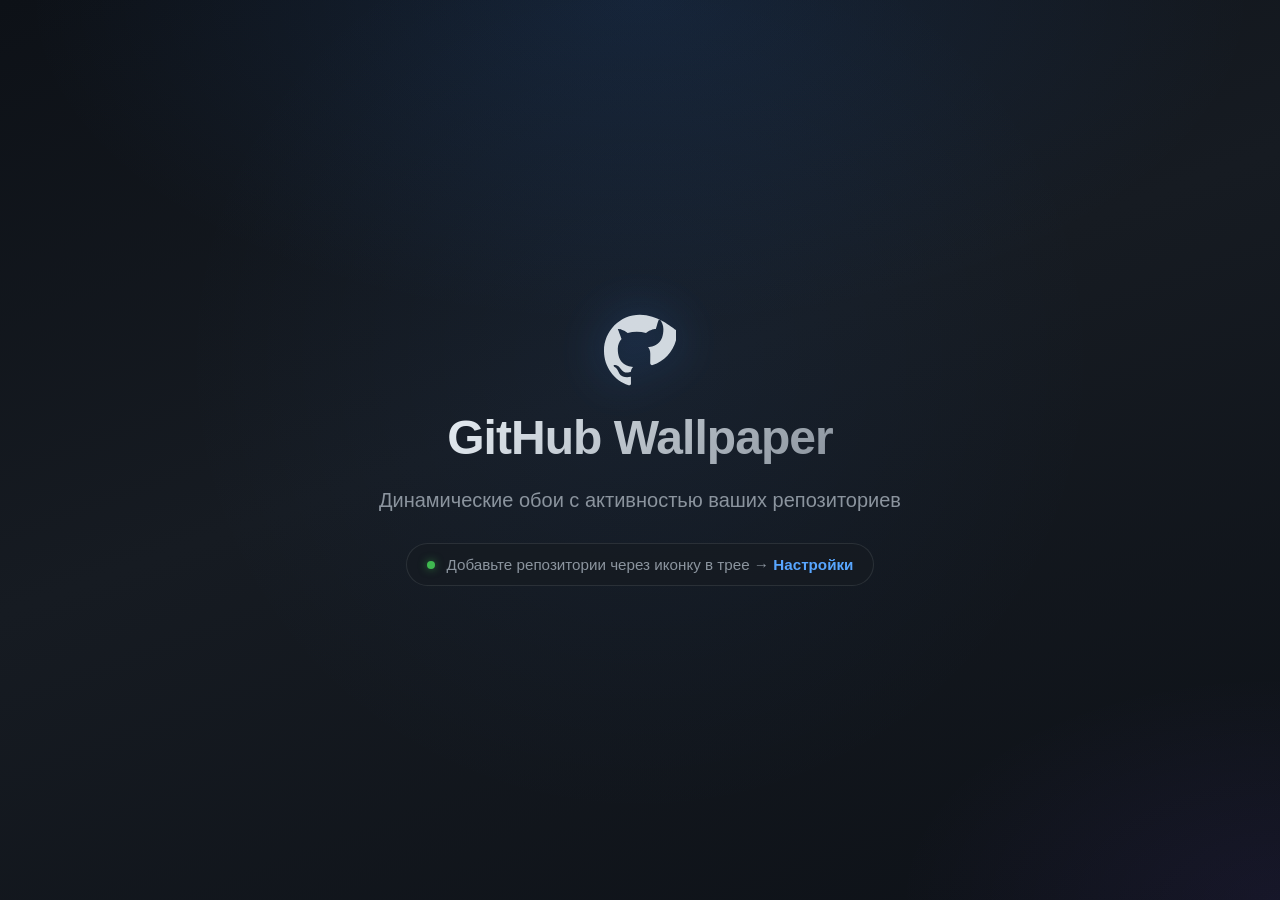
==== wwwroot/wallpaper/index.html @ f2686735 "feat: добавить статичную страницу обоев через virtual host app.local HTML/CSS/JS в wwwroot/wallpaper" ====
<!DOCTYPE html>
<html lang="ru">
<head>
  <meta charset="UTF-8">
  <meta name="viewport" content="width=device-width, initial-scale=1.0">
  <title>GitHub Wallpaper</title>
  <link rel="stylesheet" href="styles.css">
</head>
<body>
  <main class="wallpaper">
    <div class="wallpaper__glow" aria-hidden="true"></div>

    <section class="hero">
      <div class="hero__mark" aria-hidden="true">
        <svg viewBox="0 0 98 96" width="72" height="72" fill="currentColor">
          <path fill-rule="evenodd" clip-rule="evenodd"
            d="M48.854 0C21.839 0 0 22 0 49.217c0 21.756 13.993 40.217 33.405 46.69 2.427.49 3.316-1.059 3.316-2.362 0-1.141-.08-5.052-.08-9.127-13.59 2.934-16.42-5.867-16.42-5.867-2.184-5.704-5.342-7.222-5.342-7.222-4.373-2.984.332-2.924.332-2.924 4.853.322 7.523 5.171 7.523 5.171 4.242 7.289 11.128 5.176 13.867 3.962.404-3.096 1.699-5.176 3.093-6.366-10.226-1.22-20.923-5.575-20.923-24.75 0-5.466 1.949-9.93 5.125-13.426-1.062-2.708-4.688-12.662-5.125-13.426 0 0 4.125-1.304 13.426 5.125 3.894-1.062 8.227-1.593 12.478-1.593 4.251 0 8.584.531 12.478 1.593 9.301-6.429 13.426-5.125 13.426-5.125.437-.764 4.063-16.089 5.125-13.426 3.176 3.496 5.125 7.96 5.125 13.426 0 19.175-10.698 23.53-20.924 24.75 1.643 1.468 3.106 4.343 3.106 8.782 0 6.354-.08 11.485-.08 13.043 0 1.304 1.304 2.853 3.316 2.364 19.412-6.473 33.405-24.934 33.405-46.691C97.707 22 75.868 0 48.854 0z" />
        </svg>
      </div>

      <h1 class="hero__title">GitHub Wallpaper</h1>
      <p class="hero__subtitle">Динамические обои с активностью ваших репозиториев</p>

      <div class="hero__hint">
        <span class="hero__hint-dot" aria-hidden="true"></span>
        <span>Добавьте репозитории через иконку в трее → <strong>Настройки</strong></span>
      </div>
    </section>
  </main>

  <div class="pause-overlay" id="pause-overlay" hidden>
    <p>Обои на паузе</p>
  </div>

  <script src="app.js"></script>
</body>
</html>
---- wwwroot/wallpaper/styles.css ----
*,
*::before,
*::after {
  box-sizing: border-box;
  margin: 0;
  padding: 0;
}

html,
body {
  width: 100%;
  height: 100%;
  overflow: hidden;
  font-family: -apple-system, BlinkMacSystemFont, "Segoe UI", Helvetica, Arial, sans-serif;
  color: #e6edf3;
  background: #0d1117;
}

.wallpaper {
  position: relative;
  display: flex;
  align-items: center;
  justify-content: center;
  width: 100%;
  height: 100%;
  background:
    radial-gradient(ellipse 80% 60% at 50% 0%, rgba(56, 139, 253, 0.12), transparent 60%),
    radial-gradient(ellipse 60% 50% at 100% 100%, rgba(136, 87, 255, 0.08), transparent 50%),
    linear-gradient(160deg, #0d1117 0%, #161b22 45%, #0d1117 100%);
}

.wallpaper__glow {
  position: absolute;
  inset: 0;
  background: radial-gradient(circle at 50% 40%, rgba(56, 139, 253, 0.06), transparent 55%);
  pointer-events: none;
}

.hero {
  position: relative;
  z-index: 1;
  display: flex;
  flex-direction: column;
  align-items: center;
  gap: 1.25rem;
  max-width: 42rem;
  padding: 2rem;
  text-align: center;
}

.hero__mark {
  color: #e6edf3;
  opacity: 0.9;
  filter: drop-shadow(0 0 24px rgba(56, 139, 253, 0.35));
}

.hero__title {
  font-size: clamp(2rem, 4vw, 3rem);
  font-weight: 600;
  letter-spacing: -0.02em;
  background: linear-gradient(135deg, #e6edf3 0%, #8b949e 100%);
  -webkit-background-clip: text;
  background-clip: text;
  color: transparent;
}

.hero__subtitle {
  font-size: clamp(1rem, 2vw, 1.25rem);
  color: #8b949e;
  line-height: 1.5;
}

.hero__hint {
  display: inline-flex;
  align-items: center;
  gap: 0.75rem;
  margin-top: 0.5rem;
  padding: 0.75rem 1.25rem;
  border: 1px solid rgba(48, 54, 61, 0.8);
  border-radius: 999px;
  background: rgba(22, 27, 34, 0.75);
  font-size: 0.95rem;
  color: #8b949e;
}

.hero__hint strong {
  color: #58a6ff;
  font-weight: 600;
}

.hero__hint-dot {
  flex-shrink: 0;
  width: 0.5rem;
  height: 0.5rem;
  border-radius: 50%;
  background: #3fb950;
  box-shadow: 0 0 8px rgba(63, 185, 80, 0.6);
  animation: pulse 2s ease-in-out infinite;
}

@keyframes pulse {
  0%,
  100% {
    opacity: 1;
    transform: scale(1);
  }

  50% {
    opacity: 0.6;
    transform: scale(0.85);
  }
}

.pause-overlay {
  position: fixed;
  inset: 0;
  z-index: 10;
  display: flex;
  align-items: center;
  justify-content: center;
  background: rgba(1, 4, 9, 0.72);
  backdrop-filter: blur(4px);
  font-size: 1.5rem;
  font-weight: 500;
  color: #8b949e;
  letter-spacing: 0.02em;
}

.pause-overlay[hidden] {
  display: none;
}

body.is-paused .hero__hint-dot {
  animation: none;
  background: #d29922;
  box-shadow: 0 0 8px rgba(210, 153, 34, 0.5);
}
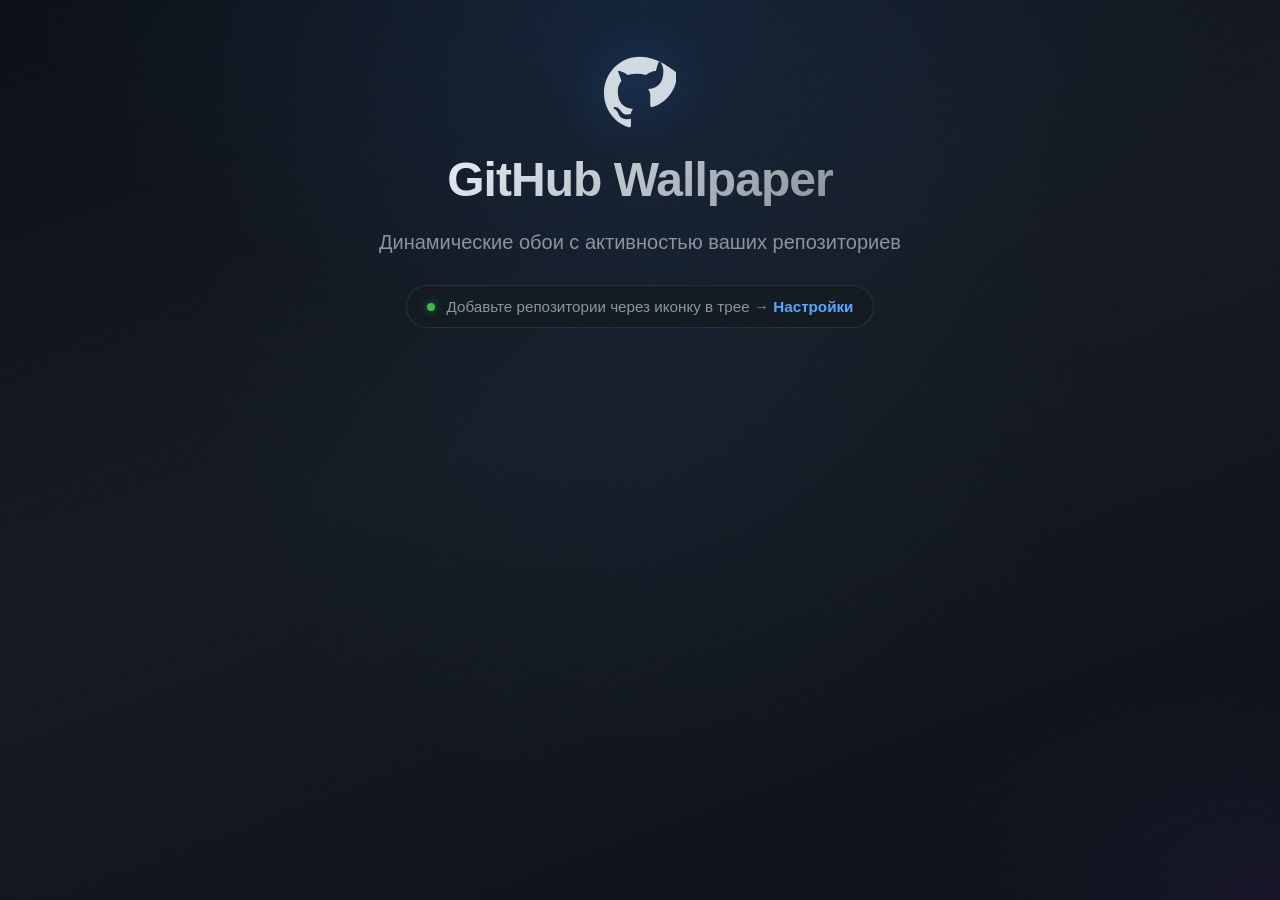
==== commit 5a580e3c: "feat: этап 4 — полная активность GitHub на обоях Опрос PR, issues, релизов, CI, heatmap и events с E" ====
--- a/wwwroot/wallpaper/index.html
+++ b/wwwroot/wallpaper/index.html
@@ -9,6 +9,8 @@
 <body>
   <main class="wallpaper">
     <div class="wallpaper__glow" aria-hidden="true"></div>
+
+    <div id="auth-banner" class="auth-banner" hidden role="status"></div>
 
     <section class="hero">
       <div class="hero__mark" aria-hidden="true">
@@ -26,12 +28,17 @@
         <span>Добавьте репозитории через иконку в трее → <strong>Настройки</strong></span>
       </div>
     </section>
+
+    <section class="repo-grid" id="repo-grid" aria-live="polite" aria-label="Репозитории"></section>
   </main>
 
   <div class="pause-overlay" id="pause-overlay" hidden>
     <p>Обои на паузе</p>
   </div>
 
+  <script src="heatmap.js"></script>
+  <script src="feed.js"></script>
+  <script src="ci-badge.js"></script>
   <script src="app.js"></script>
 </body>
 </html>
--- a/wwwroot/wallpaper/styles.css
+++ b/wwwroot/wallpaper/styles.css
@@ -14,19 +14,51 @@
   font-family: -apple-system, BlinkMacSystemFont, "Segoe UI", Helvetica, Arial, sans-serif;
   color: #e6edf3;
   background: #0d1117;
+  --heatmap-0: #161b22;
+  --heatmap-1: #0e4429;
+  --heatmap-2: #006d32;
+  --heatmap-3: #26a641;
+  --heatmap-4: #39d353;
 }
 
 .wallpaper {
   position: relative;
   display: flex;
-  align-items: center;
-  justify-content: center;
+  flex-direction: column;
+  align-items: center;
+  justify-content: flex-start;
+  gap: 1.5rem;
   width: 100%;
-  height: 100%;
+  min-height: 100%;
+  padding: 1.5rem 2rem 2rem;
+  overflow-y: auto;
   background:
     radial-gradient(ellipse 80% 60% at 50% 0%, rgba(56, 139, 253, 0.12), transparent 60%),
     radial-gradient(ellipse 60% 50% at 100% 100%, rgba(136, 87, 255, 0.08), transparent 50%),
     linear-gradient(160deg, #0d1117 0%, #161b22 45%, #0d1117 100%);
+}
+
+.wallpaper:has(.repo-grid > div) {
+  gap: 1.25rem;
+}
+
+.wallpaper:has(.repo-grid > div:nth-child(3)) .hero {
+  padding: 1rem 1.5rem;
+  gap: 0.75rem;
+}
+
+.wallpaper:has(.repo-grid > div:nth-child(3)) .hero__mark svg {
+  width: 48px;
+  height: 48px;
+}
+
+.wallpaper:has(.repo-grid > div:nth-child(3)) .hero__title {
+  font-size: clamp(1.5rem, 3vw, 2rem);
+}
+
+.wallpaper:has(.repo-grid > div:nth-child(3)) .hero__subtitle,
+.wallpaper:has(.repo-grid > div:nth-child(3)) .hero__hint {
+  display: none;
 }
 
 .wallpaper__glow {
@@ -135,3 +167,435 @@
   background: #d29922;
   box-shadow: 0 0 8px rgba(210, 153, 34, 0.5);
 }
+
+.auth-banner {
+  position: relative;
+  z-index: 2;
+  width: min(72rem, 100%);
+  padding: 0.75rem 1rem;
+  border: 1px solid rgba(210, 153, 34, 0.45);
+  border-radius: 0.65rem;
+  background: rgba(68, 52, 10, 0.55);
+  color: #f0c14b;
+  font-size: 0.9rem;
+  line-height: 1.45;
+  text-align: center;
+}
+
+.auth-banner[hidden] {
+  display: none;
+}
+
+.repo-grid {
+  position: relative;
+  z-index: 1;
+  display: grid;
+  grid-template-columns: repeat(auto-fit, minmax(20rem, 1fr));
+  gap: 1rem;
+  width: min(80rem, 100%);
+  flex: 1 1 auto;
+}
+
+.repo-grid:empty {
+  display: none;
+}
+
+.repo-card {
+  display: flex;
+  flex-direction: column;
+  gap: 1rem;
+  padding: 1.1rem 1.25rem;
+  border: 1px solid rgba(48, 54, 61, 0.9);
+  border-radius: 0.85rem;
+  background: rgba(22, 27, 34, 0.82);
+  backdrop-filter: blur(8px);
+  box-shadow: 0 12px 32px rgba(1, 4, 9, 0.35);
+  cursor: pointer;
+  transition: border-color 0.2s ease, box-shadow 0.2s ease;
+}
+
+.repo-card:hover {
+  border-color: rgba(88, 166, 255, 0.45);
+  box-shadow: 0 12px 32px rgba(1, 4, 9, 0.45);
+}
+
+.repo-card:focus-visible {
+  outline: 2px solid #58a6ff;
+  outline-offset: 2px;
+}
+
+.repo-card__header {
+  display: flex;
+  flex-direction: column;
+  gap: 0.35rem;
+}
+
+.repo-card__title {
+  font-size: 1.05rem;
+  font-weight: 600;
+  line-height: 1.3;
+}
+
+.repo-card__title-row {
+  display: flex;
+  align-items: center;
+  justify-content: space-between;
+  gap: 0.75rem;
+}
+
+.repo-card__title a {
+  color: #58a6ff;
+  text-decoration: none;
+}
+
+.repo-card__title a:hover {
+  text-decoration: underline;
+}
+
+.repo-card__description {
+  font-size: 0.875rem;
+  line-height: 1.45;
+  color: #8b949e;
+  display: -webkit-box;
+  -webkit-line-clamp: 2;
+  -webkit-box-orient: vertical;
+  overflow: hidden;
+}
+
+.repo-card__stats {
+  display: flex;
+  flex-wrap: wrap;
+  gap: 0.75rem 1.25rem;
+}
+
+.repo-card__stat {
+  display: inline-flex;
+  align-items: center;
+  gap: 0.4rem;
+  font-size: 0.9rem;
+  color: #c9d1d9;
+}
+
+.repo-card__stat svg {
+  flex-shrink: 0;
+  color: #8b949e;
+}
+
+.repo-card__commits {
+  display: flex;
+  flex-direction: column;
+  gap: 0.55rem;
+}
+
+.repo-card__commits-title {
+  font-size: 0.75rem;
+  font-weight: 600;
+  letter-spacing: 0.06em;
+  text-transform: uppercase;
+  color: #8b949e;
+}
+
+.repo-card__section-title {
+  font-size: 0.75rem;
+  font-weight: 600;
+  letter-spacing: 0.06em;
+  text-transform: uppercase;
+  color: #8b949e;
+}
+
+.repo-card__release {
+  font-size: 0.84rem;
+  color: #8b949e;
+}
+
+.repo-card__release a {
+  color: #58a6ff;
+  text-decoration: none;
+}
+
+.repo-card__release a:hover {
+  text-decoration: underline;
+}
+
+.repo-card__columns {
+  display: grid;
+  grid-template-columns: repeat(2, minmax(0, 1fr));
+  gap: 0.75rem;
+}
+
+.repo-card__mini-section {
+  display: flex;
+  flex-direction: column;
+  gap: 0.45rem;
+}
+
+.repo-card__mini-list {
+  display: flex;
+  flex-direction: column;
+  gap: 0.35rem;
+  list-style: none;
+}
+
+.repo-card__mini-list a {
+  display: grid;
+  grid-template-columns: auto 1fr;
+  gap: 0.45rem;
+  align-items: baseline;
+  font-size: 0.8rem;
+  color: #c9d1d9;
+  text-decoration: none;
+}
+
+.repo-card__mini-list a:hover {
+  color: #58a6ff;
+}
+
+.repo-card__mini-number {
+  font-family: ui-monospace, SFMono-Regular, "SF Mono", Menlo, Consolas, monospace;
+  color: #8b949e;
+}
+
+.ci-badge {
+  display: inline-flex;
+  align-items: center;
+  gap: 0.35rem;
+  padding: 0.2rem 0.55rem;
+  border-radius: 999px;
+  border: 1px solid rgba(48, 54, 61, 0.9);
+  background: rgba(13, 17, 23, 0.65);
+  font-size: 0.72rem;
+  font-weight: 600;
+  text-decoration: none;
+  color: #c9d1d9;
+  white-space: nowrap;
+}
+
+.ci-badge__dot {
+  width: 0.45rem;
+  height: 0.45rem;
+  border-radius: 50%;
+  background: currentColor;
+}
+
+.ci-badge--success {
+  color: #3fb950;
+  border-color: rgba(63, 185, 80, 0.35);
+}
+
+.ci-badge--failure {
+  color: #f85149;
+  border-color: rgba(248, 81, 73, 0.35);
+}
+
+.ci-badge--pending {
+  color: #d29922;
+  border-color: rgba(210, 153, 34, 0.35);
+}
+
+.ci-badge--pending .ci-badge__dot {
+  animation: pulse 1.4s ease-in-out infinite;
+}
+
+.ci-badge--cancelled,
+.ci-badge--unknown {
+  color: #8b949e;
+}
+
+.heatmap {
+  display: flex;
+  flex-direction: column;
+  gap: 0.45rem;
+}
+
+.heatmap__grid {
+  display: flex;
+  gap: 3px;
+  overflow-x: auto;
+  padding-bottom: 0.15rem;
+}
+
+.heatmap__week {
+  display: flex;
+  flex-direction: column;
+  gap: 3px;
+}
+
+.heatmap__cell {
+  width: 10px;
+  height: 10px;
+  border-radius: 2px;
+}
+
+.heatmap__legend {
+  display: flex;
+  align-items: center;
+  gap: 0.25rem;
+  font-size: 0.68rem;
+  color: #8b949e;
+}
+
+.heatmap__legend-cell {
+  width: 10px;
+  height: 10px;
+  border-radius: 2px;
+}
+
+.feed__list {
+  display: flex;
+  flex-direction: column;
+  gap: 0.4rem;
+  list-style: none;
+  max-height: 11rem;
+  overflow-y: auto;
+}
+
+.feed__item {
+  border-radius: 0.5rem;
+  background: rgba(13, 17, 23, 0.55);
+}
+
+.feed__item--new {
+  animation: feed-pop 1.2s ease;
+}
+
+@keyframes feed-pop {
+  0% {
+    background: rgba(56, 139, 253, 0.28);
+    transform: translateX(-4px);
+  }
+
+  100% {
+    background: rgba(13, 17, 23, 0.55);
+    transform: translateX(0);
+  }
+}
+
+.feed__link {
+  display: grid;
+  grid-template-columns: auto 1fr auto;
+  gap: 0.45rem 0.65rem;
+  align-items: baseline;
+  padding: 0.5rem 0.65rem;
+  color: inherit;
+  text-decoration: none;
+}
+
+.feed__kind {
+  font-size: 0.68rem;
+  font-weight: 700;
+  letter-spacing: 0.04em;
+  text-transform: uppercase;
+  color: #58a6ff;
+}
+
+.feed__title {
+  font-size: 0.82rem;
+  color: #e6edf3;
+  overflow: hidden;
+  text-overflow: ellipsis;
+  white-space: nowrap;
+}
+
+.feed__subtitle {
+  grid-column: 2;
+  font-size: 0.72rem;
+  color: #8b949e;
+}
+
+.feed__time {
+  font-size: 0.72rem;
+  color: #8b949e;
+  white-space: nowrap;
+}
+
+.repo-card__commit-list {
+  display: flex;
+  flex-direction: column;
+  gap: 0.45rem;
+  list-style: none;
+}
+
+.repo-card__commit {
+  display: grid;
+  grid-template-columns: auto 1fr auto;
+  gap: 0.55rem 0.75rem;
+  align-items: baseline;
+  padding: 0.55rem 0.65rem;
+  border-radius: 0.5rem;
+  background: rgba(13, 17, 23, 0.55);
+}
+
+.repo-card__commit-sha {
+  font-family: ui-monospace, SFMono-Regular, "SF Mono", Menlo, Consolas, monospace;
+  font-size: 0.78rem;
+  color: #58a6ff;
+  text-decoration: none;
+}
+
+.repo-card__commit-sha:hover {
+  text-decoration: underline;
+}
+
+.repo-card__commit-message {
+  font-size: 0.84rem;
+  line-height: 1.35;
+  color: #e6edf3;
+  overflow: hidden;
+  text-overflow: ellipsis;
+  white-space: nowrap;
+}
+
+.repo-card__commit-meta {
+  font-size: 0.75rem;
+  color: #8b949e;
+  white-space: nowrap;
+}
+
+.repo-card__placeholder,
+.repo-card__error {
+  font-size: 0.875rem;
+  color: #8b949e;
+}
+
+.repo-card__error {
+  color: #f85149;
+}
+
+.repo-card.is-loading .repo-card__commits {
+  opacity: 0.65;
+}
+
+@media (max-width: 40rem) {
+  .wallpaper {
+    padding: 1.25rem;
+    gap: 1.25rem;
+  }
+
+  .hero {
+    padding: 1rem;
+  }
+
+  .repo-grid {
+    grid-template-columns: 1fr;
+  }
+
+  .repo-card__commit {
+    grid-template-columns: auto 1fr;
+  }
+
+  .repo-card__commit-meta {
+    grid-column: 2;
+  }
+
+  .repo-card__columns {
+    grid-template-columns: 1fr;
+  }
+
+  .feed__link {
+    grid-template-columns: auto 1fr;
+  }
+
+  .feed__time {
+    grid-column: 2;
+  }
+}
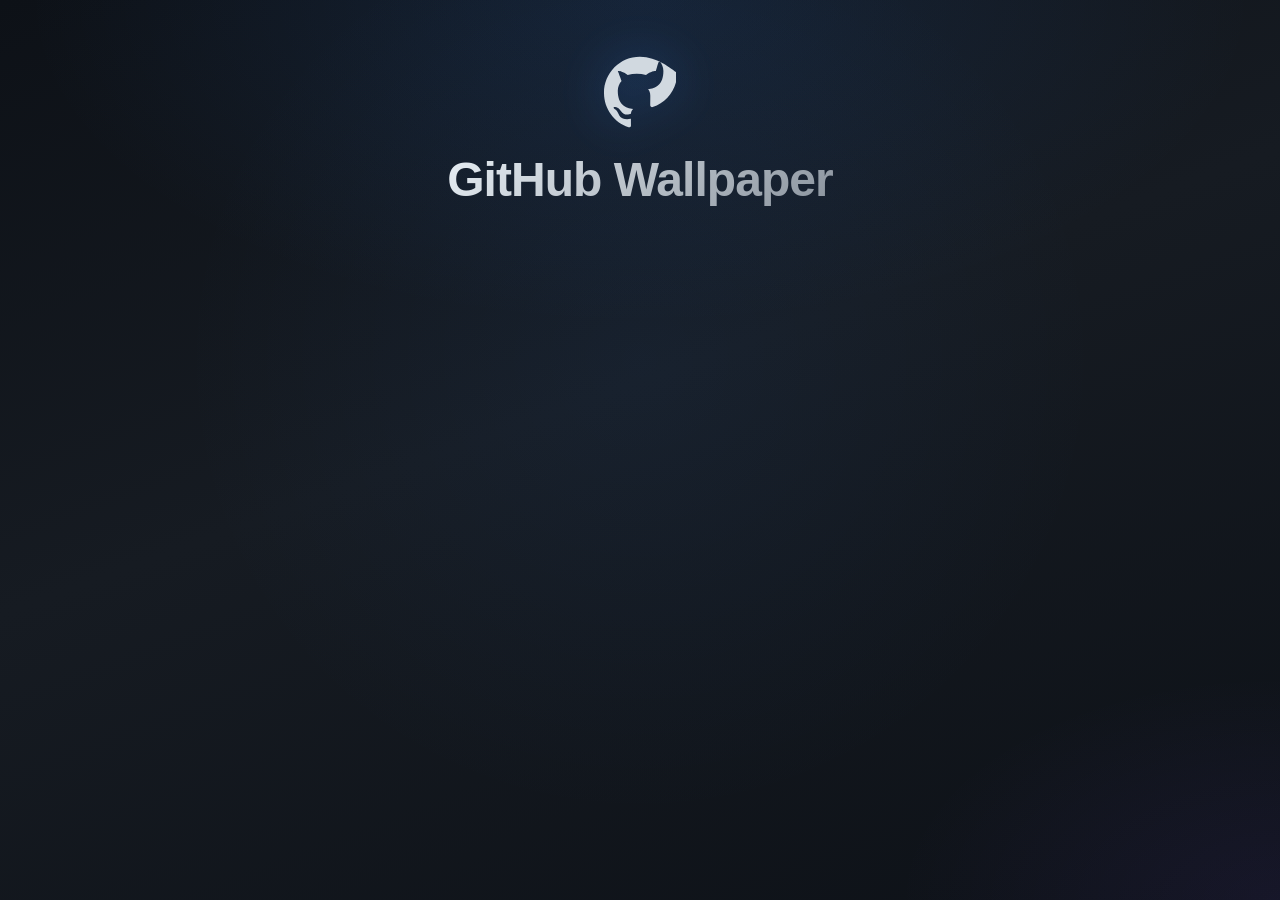
==== commit 985fd86c: "Убрать подзаголовок и подсказку из hero на обоях. Лишний текст мешал при пустом и заполненном экране" ====
--- a/wwwroot/wallpaper/index.html
+++ b/wwwroot/wallpaper/index.html
@@ -21,12 +21,6 @@
       </div>
 
       <h1 class="hero__title">GitHub Wallpaper</h1>
-      <p class="hero__subtitle">Динамические обои с активностью ваших репозиториев</p>
-
-      <div class="hero__hint">
-        <span class="hero__hint-dot" aria-hidden="true"></span>
-        <span>Добавьте репозитории через иконку в трее → <strong>Настройки</strong></span>
-      </div>
     </section>
 
     <section class="repo-grid" id="repo-grid" aria-live="polite" aria-label="Репозитории"></section>
--- a/wwwroot/wallpaper/styles.css
+++ b/wwwroot/wallpaper/styles.css
@@ -11,9 +11,20 @@
   width: 100%;
   height: 100%;
   overflow: hidden;
+  user-select: none;
+  -webkit-user-select: none;
   font-family: -apple-system, BlinkMacSystemFont, "Segoe UI", Helvetica, Arial, sans-serif;
   color: #e6edf3;
   background: #0d1117;
+  --safe-top: 0px;
+  --safe-right: 0px;
+  --safe-bottom: 0px;
+  --safe-left: 0px;
+  --grid-columns: 1;
+  --card-gap: 1rem;
+  --section-gap: 1rem;
+  --feed-max-height: 11rem;
+  --grid-max-width: 80rem;
   --heatmap-0: #161b22;
   --heatmap-1: #0e4429;
   --heatmap-2: #006d32;
@@ -29,9 +40,14 @@
   justify-content: flex-start;
   gap: 1.5rem;
   width: 100%;
-  min-height: 100%;
-  padding: 1.5rem 2rem 2rem;
-  overflow-y: auto;
+  height: 100%;
+  padding:
+    calc(var(--safe-top) + 1.5rem)
+    calc(var(--safe-right) + 2rem)
+    calc(var(--safe-bottom) + 1.5rem)
+    calc(var(--safe-left) + 2rem);
+  overflow: hidden;
+  pointer-events: none;
   background:
     radial-gradient(ellipse 80% 60% at 50% 0%, rgba(56, 139, 253, 0.12), transparent 60%),
     radial-gradient(ellipse 60% 50% at 100% 100%, rgba(136, 87, 255, 0.08), transparent 50%),
@@ -54,11 +70,6 @@
 
 .wallpaper:has(.repo-grid > div:nth-child(3)) .hero__title {
   font-size: clamp(1.5rem, 3vw, 2rem);
-}
-
-.wallpaper:has(.repo-grid > div:nth-child(3)) .hero__subtitle,
-.wallpaper:has(.repo-grid > div:nth-child(3)) .hero__hint {
-  display: none;
 }
 
 .wallpaper__glow {
@@ -78,6 +89,7 @@
   max-width: 42rem;
   padding: 2rem;
   text-align: center;
+  flex-shrink: 0;
 }
 
 .hero__mark {
@@ -96,40 +108,6 @@
   color: transparent;
 }
 
-.hero__subtitle {
-  font-size: clamp(1rem, 2vw, 1.25rem);
-  color: #8b949e;
-  line-height: 1.5;
-}
-
-.hero__hint {
-  display: inline-flex;
-  align-items: center;
-  gap: 0.75rem;
-  margin-top: 0.5rem;
-  padding: 0.75rem 1.25rem;
-  border: 1px solid rgba(48, 54, 61, 0.8);
-  border-radius: 999px;
-  background: rgba(22, 27, 34, 0.75);
-  font-size: 0.95rem;
-  color: #8b949e;
-}
-
-.hero__hint strong {
-  color: #58a6ff;
-  font-weight: 600;
-}
-
-.hero__hint-dot {
-  flex-shrink: 0;
-  width: 0.5rem;
-  height: 0.5rem;
-  border-radius: 50%;
-  background: #3fb950;
-  box-shadow: 0 0 8px rgba(63, 185, 80, 0.6);
-  animation: pulse 2s ease-in-out infinite;
-}
-
 @keyframes pulse {
   0%,
   100% {
@@ -160,12 +138,6 @@
 
 .pause-overlay[hidden] {
   display: none;
-}
-
-body.is-paused .hero__hint-dot {
-  animation: none;
-  background: #d29922;
-  box-shadow: 0 0 8px rgba(210, 153, 34, 0.5);
 }
 
 .auth-banner {
@@ -190,10 +162,13 @@
   position: relative;
   z-index: 1;
   display: grid;
-  grid-template-columns: repeat(auto-fit, minmax(20rem, 1fr));
+  grid-template-columns: repeat(var(--grid-columns, 1), minmax(0, 1fr));
   gap: 1rem;
-  width: min(80rem, 100%);
+  width: min(var(--grid-max-width), 100%);
   flex: 1 1 auto;
+  min-height: 0;
+  align-content: start;
+  align-items: start;
 }
 
 .repo-grid:empty {
@@ -203,25 +178,20 @@
 .repo-card {
   display: flex;
   flex-direction: column;
-  gap: 1rem;
+  gap: var(--card-gap);
   padding: 1.1rem 1.25rem;
   border: 1px solid rgba(48, 54, 61, 0.9);
   border-radius: 0.85rem;
   background: rgba(22, 27, 34, 0.82);
   backdrop-filter: blur(8px);
   box-shadow: 0 12px 32px rgba(1, 4, 9, 0.35);
-  cursor: pointer;
-  transition: border-color 0.2s ease, box-shadow 0.2s ease;
+  min-width: 0;
+  overflow: hidden;
 }
 
 .repo-card:hover {
-  border-color: rgba(88, 166, 255, 0.45);
-  box-shadow: 0 12px 32px rgba(1, 4, 9, 0.45);
-}
-
-.repo-card:focus-visible {
-  outline: 2px solid #58a6ff;
-  outline-offset: 2px;
+  border-color: rgba(48, 54, 61, 0.9);
+  box-shadow: 0 12px 32px rgba(1, 4, 9, 0.35);
 }
 
 .repo-card__header {
@@ -243,13 +213,8 @@
   gap: 0.75rem;
 }
 
-.repo-card__title a {
+.repo-card__title-text {
   color: #58a6ff;
-  text-decoration: none;
-}
-
-.repo-card__title a:hover {
-  text-decoration: underline;
 }
 
 .repo-card__description {
@@ -308,13 +273,8 @@
   color: #8b949e;
 }
 
-.repo-card__release a {
+.repo-card__release-name {
   color: #58a6ff;
-  text-decoration: none;
-}
-
-.repo-card__release a:hover {
-  text-decoration: underline;
 }
 
 .repo-card__columns {
@@ -336,18 +296,13 @@
   list-style: none;
 }
 
-.repo-card__mini-list a {
+.repo-card__mini-item {
   display: grid;
   grid-template-columns: auto 1fr;
   gap: 0.45rem;
   align-items: baseline;
   font-size: 0.8rem;
   color: #c9d1d9;
-  text-decoration: none;
-}
-
-.repo-card__mini-list a:hover {
-  color: #58a6ff;
 }
 
 .repo-card__mini-number {
@@ -365,7 +320,6 @@
   background: rgba(13, 17, 23, 0.65);
   font-size: 0.72rem;
   font-weight: 600;
-  text-decoration: none;
   color: #c9d1d9;
   white-space: nowrap;
 }
@@ -410,8 +364,7 @@
 .heatmap__grid {
   display: flex;
   gap: 3px;
-  overflow-x: auto;
-  padding-bottom: 0.15rem;
+  overflow: hidden;
 }
 
 .heatmap__week {
@@ -445,8 +398,8 @@
   flex-direction: column;
   gap: 0.4rem;
   list-style: none;
-  max-height: 11rem;
-  overflow-y: auto;
+  max-height: var(--feed-max-height);
+  overflow: hidden;
 }
 
 .feed__item {
@@ -470,14 +423,13 @@
   }
 }
 
-.feed__link {
+.feed__row {
   display: grid;
   grid-template-columns: auto 1fr auto;
   gap: 0.45rem 0.65rem;
   align-items: baseline;
   padding: 0.5rem 0.65rem;
   color: inherit;
-  text-decoration: none;
 }
 
 .feed__kind {
@@ -529,11 +481,6 @@
   font-family: ui-monospace, SFMono-Regular, "SF Mono", Menlo, Consolas, monospace;
   font-size: 0.78rem;
   color: #58a6ff;
-  text-decoration: none;
-}
-
-.repo-card__commit-sha:hover {
-  text-decoration: underline;
 }
 
 .repo-card__commit-message {
@@ -565,10 +512,135 @@
   opacity: 0.65;
 }
 
+body[data-layout="compact"] {
+  --card-gap: 0.85rem;
+  --section-gap: 0.85rem;
+  --feed-max-height: 8rem;
+  --grid-max-width: 100%;
+}
+
+body[data-layout="compact"] .wallpaper {
+  gap: 1.1rem;
+}
+
+body[data-layout="compact"] .repo-card {
+  padding: 0.95rem 1.05rem;
+}
+
+body[data-layout="dense"] {
+  --card-gap: 0.65rem;
+  --section-gap: 0.65rem;
+  --feed-max-height: 5.5rem;
+  --grid-max-width: 100%;
+}
+
+body[data-layout="dense"] .wallpaper {
+  gap: 0.85rem;
+  padding-top: calc(var(--safe-top) + 1rem);
+  padding-bottom: calc(var(--safe-bottom) + 1rem);
+}
+
+body[data-layout="dense"] .hero {
+  padding: 0.75rem 1rem;
+  gap: 0.5rem;
+}
+
+body[data-layout="dense"] .hero__mark svg {
+  width: 40px;
+  height: 40px;
+}
+
+body[data-layout="dense"] .hero__title {
+  font-size: clamp(1.25rem, 2.5vw, 1.65rem);
+}
+
+body[data-layout="dense"] .repo-card {
+  padding: 0.8rem 0.95rem;
+  gap: 0.65rem;
+}
+
+body[data-layout="dense"] .repo-card__title {
+  font-size: 0.95rem;
+}
+
+body[data-layout="dense"] .repo-card__description {
+  -webkit-line-clamp: 1;
+}
+
+body[data-layout="dense"] .heatmap__cell,
+body[data-layout="dense"] .heatmap__legend-cell {
+  width: 8px;
+  height: 8px;
+}
+
+body[data-layout="tight"] {
+  --card-gap: 0.5rem;
+  --section-gap: 0.5rem;
+  --feed-max-height: 3.5rem;
+  --grid-max-width: 100%;
+}
+
+body[data-layout="tight"] .wallpaper {
+  gap: 0.65rem;
+  padding:
+    calc(var(--safe-top) + 0.75rem)
+    calc(var(--safe-right) + 1rem)
+    calc(var(--safe-bottom) + 0.75rem)
+    calc(var(--safe-left) + 1rem);
+}
+
+body[data-layout="tight"] .hero {
+  padding: 0.5rem 0.75rem;
+  gap: 0.35rem;
+}
+
+body[data-layout="tight"] .hero__mark svg {
+  width: 32px;
+  height: 32px;
+}
+
+body[data-layout="tight"] .hero__title {
+  font-size: 1.15rem;
+}
+
+body[data-layout="tight"] .repo-card {
+  padding: 0.65rem 0.8rem;
+}
+
+body[data-layout="tight"] .repo-card__description,
+body[data-layout="tight"] .repo-card__release {
+  display: none;
+}
+
+body[data-layout="tight"] .repo-card__stats {
+  gap: 0.45rem 0.85rem;
+}
+
+body[data-layout="tight"] .repo-card__stat {
+  font-size: 0.82rem;
+}
+
+body[data-layout="tight"] .repo-card__columns {
+  gap: 0.45rem;
+}
+
+body[data-layout="tight"] .repo-card__commit {
+  padding: 0.4rem 0.5rem;
+}
+
+body[data-layout="tight"] .repo-card__commit-message,
+body[data-layout="tight"] .feed__title {
+  font-size: 0.78rem;
+}
+
 @media (max-width: 40rem) {
   .wallpaper {
-    padding: 1.25rem;
     gap: 1.25rem;
+    padding:
+      calc(var(--safe-top) + 1.25rem)
+      calc(var(--safe-right) + 1.25rem)
+      calc(var(--safe-bottom) + 1.25rem)
+      calc(var(--safe-left) + 1.25rem);
   }
 
   .hero {
@@ -591,7 +663,7 @@
     grid-template-columns: 1fr;
   }
 
-  .feed__link {
+  .feed__row {
     grid-template-columns: auto 1fr;
   }
 
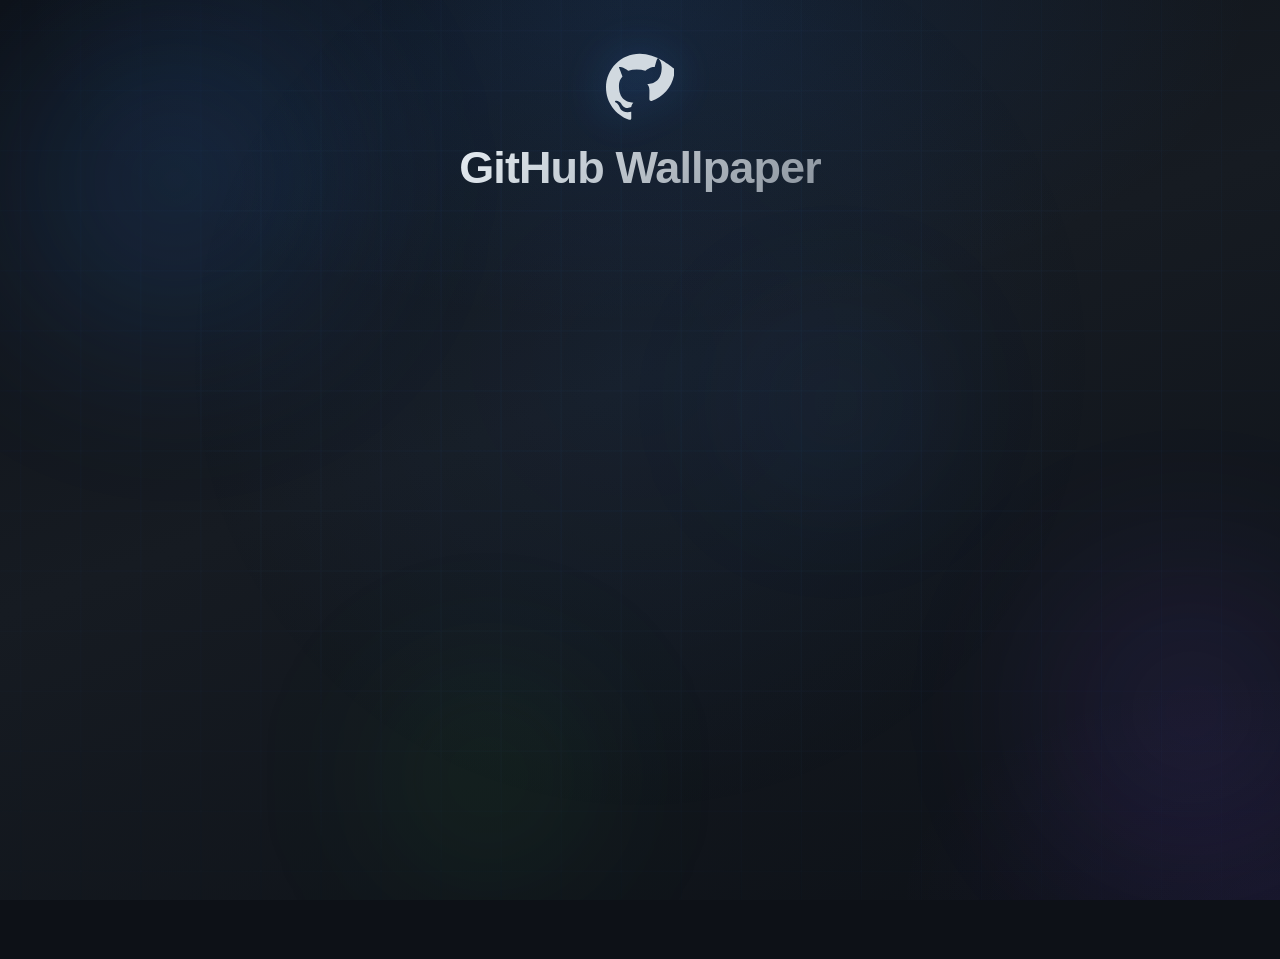
==== commit 24599ef0: "Добавить анимированный фон за карточками репозиториев. Плавающие градиентные орбы, сетка, частицы и " ====
--- a/wwwroot/wallpaper/index.html
+++ b/wwwroot/wallpaper/index.html
@@ -8,22 +8,39 @@
 </head>
 <body>
   <main class="wallpaper">
+    <div class="wallpaper__bg" aria-hidden="true">
+      <div class="wallpaper__orb wallpaper__orb--1"></div>
+      <div class="wallpaper__orb wallpaper__orb--2"></div>
+      <div class="wallpaper__orb wallpaper__orb--3"></div>
+      <div class="wallpaper__orb wallpaper__orb--4"></div>
+      <div class="wallpaper__mesh"></div>
+      <div class="wallpaper__particles">
+        <span></span><span></span><span></span><span></span><span></span>
+        <span></span><span></span><span></span><span></span><span></span>
+        <span></span><span></span><span></span><span></span><span></span>
+        <span></span><span></span><span></span><span></span><span></span>
+      </div>
+    </div>
     <div class="wallpaper__glow" aria-hidden="true"></div>
 
-    <div id="auth-banner" class="auth-banner" hidden role="status"></div>
+    <div class="wallpaper__scaler" id="wallpaper-scaler">
+      <div class="wallpaper__content" id="wallpaper-content">
+      <div id="auth-banner" class="auth-banner" hidden role="status"></div>
 
-    <section class="hero">
-      <div class="hero__mark" aria-hidden="true">
-        <svg viewBox="0 0 98 96" width="72" height="72" fill="currentColor">
-          <path fill-rule="evenodd" clip-rule="evenodd"
-            d="M48.854 0C21.839 0 0 22 0 49.217c0 21.756 13.993 40.217 33.405 46.69 2.427.49 3.316-1.059 3.316-2.362 0-1.141-.08-5.052-.08-9.127-13.59 2.934-16.42-5.867-16.42-5.867-2.184-5.704-5.342-7.222-5.342-7.222-4.373-2.984.332-2.924.332-2.924 4.853.322 7.523 5.171 7.523 5.171 4.242 7.289 11.128 5.176 13.867 3.962.404-3.096 1.699-5.176 3.093-6.366-10.226-1.22-20.923-5.575-20.923-24.75 0-5.466 1.949-9.93 5.125-13.426-1.062-2.708-4.688-12.662-5.125-13.426 0 0 4.125-1.304 13.426 5.125 3.894-1.062 8.227-1.593 12.478-1.593 4.251 0 8.584.531 12.478 1.593 9.301-6.429 13.426-5.125 13.426-5.125.437-.764 4.063-16.089 5.125-13.426 3.176 3.496 5.125 7.96 5.125 13.426 0 19.175-10.698 23.53-20.924 24.75 1.643 1.468 3.106 4.343 3.106 8.782 0 6.354-.08 11.485-.08 13.043 0 1.304 1.304 2.853 3.316 2.364 19.412-6.473 33.405-24.934 33.405-46.691C97.707 22 75.868 0 48.854 0z" />
-        </svg>
+      <section class="hero">
+        <div class="hero__mark" aria-hidden="true">
+          <svg viewBox="0 0 98 96" width="72" height="72" fill="currentColor">
+            <path fill-rule="evenodd" clip-rule="evenodd"
+              d="M48.854 0C21.839 0 0 22 0 49.217c0 21.756 13.993 40.217 33.405 46.69 2.427.49 3.316-1.059 3.316-2.362 0-1.141-.08-5.052-.08-9.127-13.59 2.934-16.42-5.867-16.42-5.867-2.184-5.704-5.342-7.222-5.342-7.222-4.373-2.984.332-2.924.332-2.924 4.853.322 7.523 5.171 7.523 5.171 4.242 7.289 11.128 5.176 13.867 3.962.404-3.096 1.699-5.176 3.093-6.366-10.226-1.22-20.923-5.575-20.923-24.75 0-5.466 1.949-9.93 5.125-13.426-1.062-2.708-4.688-12.662-5.125-13.426 0 0 4.125-1.304 13.426 5.125 3.894-1.062 8.227-1.593 12.478-1.593 4.251 0 8.584.531 12.478 1.593 9.301-6.429 13.426-5.125 13.426-5.125.437-.764 4.063-16.089 5.125-13.426 3.176 3.496 5.125 7.96 5.125 13.426 0 19.175-10.698 23.53-20.924 24.75 1.643 1.468 3.106 4.343 3.106 8.782 0 6.354-.08 11.485-.08 13.043 0 1.304 1.304 2.853 3.316 2.364 19.412-6.473 33.405-24.934 33.405-46.691C97.707 22 75.868 0 48.854 0z" />
+          </svg>
+        </div>
+
+        <h1 class="hero__title">GitHub Wallpaper</h1>
+      </section>
+
+      <section class="repo-grid" id="repo-grid" aria-live="polite" aria-label="Репозитории"></section>
       </div>
-
-      <h1 class="hero__title">GitHub Wallpaper</h1>
-    </section>
-
-    <section class="repo-grid" id="repo-grid" aria-live="polite" aria-label="Репозитории"></section>
+    </div>
   </main>
 
   <div class="pause-overlay" id="pause-overlay" hidden>
--- a/wwwroot/wallpaper/styles.css
+++ b/wwwroot/wallpaper/styles.css
@@ -30,6 +30,9 @@
   --heatmap-2: #006d32;
   --heatmap-3: #26a641;
   --heatmap-4: #39d353;
+  --content-bottom-gap: 2rem;
+  --content-side-gap: 2rem;
+  --content-top-gap: 1.5rem;
 }
 
 .wallpaper {
@@ -38,14 +41,13 @@
   flex-direction: column;
   align-items: center;
   justify-content: flex-start;
-  gap: 1.5rem;
   width: 100%;
   height: 100%;
   padding:
-    calc(var(--safe-top) + 1.5rem)
-    calc(var(--safe-right) + 2rem)
-    calc(var(--safe-bottom) + 1.5rem)
-    calc(var(--safe-left) + 2rem);
+    calc(var(--safe-top) + var(--content-top-gap))
+    calc(var(--safe-right) + var(--content-side-gap))
+    calc(var(--safe-bottom) + var(--content-bottom-gap))
+    calc(var(--safe-left) + var(--content-side-gap));
   overflow: hidden;
   pointer-events: none;
   background:
@@ -54,29 +56,223 @@
     linear-gradient(160deg, #0d1117 0%, #161b22 45%, #0d1117 100%);
 }
 
-.wallpaper:has(.repo-grid > div) {
+.wallpaper__scaler {
+  position: relative;
+  z-index: 1;
+  width: min(var(--grid-max-width), 100%);
+  flex-shrink: 0;
+}
+
+.wallpaper__content {
+  position: relative;
+  display: flex;
+  flex-direction: column;
+  align-items: center;
+  gap: 1.5rem;
+  width: 100%;
+}
+
+.wallpaper__content:has(.repo-grid > div) {
   gap: 1.25rem;
 }
 
-.wallpaper:has(.repo-grid > div:nth-child(3)) .hero {
+.wallpaper__content:has(.repo-grid > div:nth-child(2)) .hero {
+  display: none;
+}
+
+.wallpaper__content:has(.repo-grid > div:nth-child(3)) .hero {
   padding: 1rem 1.5rem;
   gap: 0.75rem;
 }
 
-.wallpaper:has(.repo-grid > div:nth-child(3)) .hero__mark svg {
+.wallpaper__content:has(.repo-grid > div:nth-child(3)) .hero__mark svg {
   width: 48px;
   height: 48px;
 }
 
-.wallpaper:has(.repo-grid > div:nth-child(3)) .hero__title {
+.wallpaper__content:has(.repo-grid > div:nth-child(3)) .hero__title {
   font-size: clamp(1.5rem, 3vw, 2rem);
 }
+
+/* ── Animated background ── */
+
+.wallpaper__bg {
+  position: absolute;
+  inset: 0;
+  overflow: hidden;
+  pointer-events: none;
+  z-index: 0;
+}
+
+.wallpaper__orb {
+  position: absolute;
+  border-radius: 50%;
+  filter: blur(80px);
+  opacity: 0.55;
+  will-change: transform;
+}
+
+.wallpaper__orb--1 {
+  width: 42vw;
+  height: 42vw;
+  top: -8%;
+  left: -6%;
+  background: radial-gradient(circle, rgba(56, 139, 253, 0.35) 0%, transparent 70%);
+  animation: orb-drift-1 28s ease-in-out infinite;
+}
+
+.wallpaper__orb--2 {
+  width: 36vw;
+  height: 36vw;
+  top: 55%;
+  right: -10%;
+  background: radial-gradient(circle, rgba(136, 87, 255, 0.28) 0%, transparent 70%);
+  animation: orb-drift-2 34s ease-in-out infinite;
+}
+
+.wallpaper__orb--3 {
+  width: 28vw;
+  height: 28vw;
+  bottom: -5%;
+  left: 25%;
+  background: radial-gradient(circle, rgba(57, 211, 83, 0.18) 0%, transparent 70%);
+  animation: orb-drift-3 22s ease-in-out infinite;
+}
+
+.wallpaper__orb--4 {
+  width: 22vw;
+  height: 22vw;
+  top: 30%;
+  left: 55%;
+  background: radial-gradient(circle, rgba(56, 139, 253, 0.2) 0%, transparent 70%);
+  animation: orb-drift-4 26s ease-in-out infinite;
+}
+
+.wallpaper__mesh {
+  position: absolute;
+  inset: -50%;
+  background-image:
+    linear-gradient(rgba(56, 139, 253, 0.04) 1px, transparent 1px),
+    linear-gradient(90deg, rgba(56, 139, 253, 0.04) 1px, transparent 1px);
+  background-size: 64px 64px;
+  mask-image: radial-gradient(ellipse 70% 60% at 50% 45%, black 20%, transparent 75%);
+  animation: mesh-drift 60s linear infinite;
+}
+
+.wallpaper__particles {
+  position: absolute;
+  inset: 0;
+}
+
+.wallpaper__particles span {
+  position: absolute;
+  width: 3px;
+  height: 3px;
+  border-radius: 50%;
+  background: rgba(139, 148, 158, 0.45);
+  box-shadow: 0 0 6px rgba(56, 139, 253, 0.25);
+  animation: particle-float var(--dur, 18s) ease-in-out infinite;
+  animation-delay: var(--delay, 0s);
+  opacity: 0;
+}
+
+.wallpaper__particles span:nth-child(1)  { top: 12%; left: 8%;   --dur: 22s; --delay: 0s;   }
+.wallpaper__particles span:nth-child(2)  { top: 28%; left: 18%;  --dur: 19s; --delay: -3s;  }
+.wallpaper__particles span:nth-child(3)  { top: 45%; left: 6%;   --dur: 25s; --delay: -7s;  }
+.wallpaper__particles span:nth-child(4)  { top: 62%; left: 14%;  --dur: 17s; --delay: -2s;  }
+.wallpaper__particles span:nth-child(5)  { top: 78%; left: 22%;  --dur: 21s; --delay: -11s; }
+.wallpaper__particles span:nth-child(6)  { top: 8%;  left: 35%;  --dur: 24s; --delay: -5s;  }
+.wallpaper__particles span:nth-child(7)  { top: 22%; left: 48%;  --dur: 18s; --delay: -9s;  }
+.wallpaper__particles span:nth-child(8)  { top: 55%; left: 42%;  --dur: 26s; --delay: -1s;  }
+.wallpaper__particles span:nth-child(9)  { top: 72%; left: 38%;  --dur: 20s; --delay: -14s; }
+.wallpaper__particles span:nth-child(10) { top: 88%; left: 50%;  --dur: 23s; --delay: -6s;  }
+.wallpaper__particles span:nth-child(11) { top: 15%; left: 62%;  --dur: 19s; --delay: -4s;  }
+.wallpaper__particles span:nth-child(12) { top: 38%; left: 72%;  --dur: 27s; --delay: -8s;  }
+.wallpaper__particles span:nth-child(13) { top: 58%; left: 68%;  --dur: 16s; --delay: -12s; }
+.wallpaper__particles span:nth-child(14) { top: 75%; left: 78%;  --dur: 22s; --delay: -3s;  }
+.wallpaper__particles span:nth-child(15) { top: 92%; left: 65%;  --dur: 20s; --delay: -10s; }
+.wallpaper__particles span:nth-child(16) { top: 5%;  left: 82%;  --dur: 25s; --delay: -7s;  }
+.wallpaper__particles span:nth-child(17) { top: 32%; left: 88%;  --dur: 18s; --delay: -2s;  }
+.wallpaper__particles span:nth-child(18) { top: 48%; left: 92%;  --dur: 21s; --delay: -15s; }
+.wallpaper__particles span:nth-child(19) { top: 68%; left: 85%;  --dur: 24s; --delay: -5s;  }
+.wallpaper__particles span:nth-child(20) { top: 85%; left: 90%;  --dur: 17s; --delay: -9s;  }
 
 .wallpaper__glow {
   position: absolute;
   inset: 0;
+  z-index: 0;
   background: radial-gradient(circle at 50% 40%, rgba(56, 139, 253, 0.06), transparent 55%);
   pointer-events: none;
+  animation: glow-pulse 12s ease-in-out infinite;
+}
+
+@keyframes orb-drift-1 {
+  0%, 100% { transform: translate(0, 0) scale(1); }
+  33%      { transform: translate(8vw, 6vh) scale(1.08); }
+  66%      { transform: translate(4vw, 12vh) scale(0.95); }
+}
+
+@keyframes orb-drift-2 {
+  0%, 100% { transform: translate(0, 0) scale(1); }
+  40%      { transform: translate(-10vw, -8vh) scale(1.1); }
+  70%      { transform: translate(-5vw, 4vh) scale(0.92); }
+}
+
+@keyframes orb-drift-3 {
+  0%, 100% { transform: translate(0, 0) scale(1); }
+  50%      { transform: translate(12vw, -6vh) scale(1.06); }
+}
+
+@keyframes orb-drift-4 {
+  0%, 100% { transform: translate(0, 0) scale(1); opacity: 0.55; }
+  25%      { transform: translate(-6vw, 8vh) scale(1.12); opacity: 0.7; }
+  75%      { transform: translate(8vw, -4vh) scale(0.88); opacity: 0.4; }
+}
+
+@keyframes mesh-drift {
+  0%   { transform: translate(0, 0) rotate(0deg); }
+  100% { transform: translate(64px, 64px) rotate(0deg); }
+}
+
+@keyframes particle-float {
+  0%, 100% {
+    opacity: 0;
+    transform: translateY(0) scale(0.6);
+  }
+  10% {
+    opacity: 0.7;
+  }
+  50% {
+    opacity: 0.35;
+    transform: translateY(-28px) scale(1);
+  }
+  90% {
+    opacity: 0.6;
+  }
+}
+
+@keyframes glow-pulse {
+  0%, 100% {
+    opacity: 1;
+    background: radial-gradient(circle at 50% 40%, rgba(56, 139, 253, 0.06), transparent 55%);
+  }
+  50% {
+    opacity: 0.85;
+    background: radial-gradient(circle at 52% 38%, rgba(136, 87, 255, 0.08), transparent 58%);
+  }
+}
+
+body.is-paused .wallpaper__bg,
+body.is-paused .wallpaper__bg *,
+body.is-paused .wallpaper__glow {
+  animation-play-state: paused;
+}
+
+@media (prefers-reduced-motion: reduce) {
+  .wallpaper__bg *,
+  .wallpaper__glow {
+    animation: none !important;
+  }
 }
 
 .hero {
@@ -160,19 +356,22 @@
 
 .repo-grid {
   position: relative;
-  z-index: 1;
   display: grid;
   grid-template-columns: repeat(var(--grid-columns, 1), minmax(0, 1fr));
   gap: 1rem;
-  width: min(var(--grid-max-width), 100%);
-  flex: 1 1 auto;
-  min-height: 0;
+  width: 100%;
   align-content: start;
   align-items: start;
 }
 
 .repo-grid:empty {
   display: none;
+}
+
+.repo-grid__spacer {
+  min-height: 1px;
+  visibility: hidden;
+  pointer-events: none;
 }
 
 .repo-card {
@@ -362,20 +561,25 @@
 }
 
 .heatmap__grid {
-  display: flex;
-  gap: 3px;
-  overflow: hidden;
+  display: grid;
+  grid-template-rows: repeat(7, minmax(0, 1fr));
+  grid-auto-flow: column;
+  grid-auto-columns: minmax(0, 1fr);
+  gap: 2px;
+  width: 100%;
+  max-width: 100%;
+  height: 70px;
 }
 
 .heatmap__week {
-  display: flex;
-  flex-direction: column;
-  gap: 3px;
+  display: contents;
 }
 
 .heatmap__cell {
-  width: 10px;
-  height: 10px;
+  width: 100%;
+  aspect-ratio: 1;
+  min-width: 0;
+  min-height: 0;
   border-radius: 2px;
 }
 
@@ -519,7 +723,7 @@
   --grid-max-width: 100%;
 }
 
-body[data-layout="compact"] .wallpaper {
+body[data-layout="compact"] .wallpaper__content {
   gap: 1.1rem;
 }
 
@@ -534,10 +738,13 @@
   --grid-max-width: 100%;
 }
 
-body[data-layout="dense"] .wallpaper {
+body[data-layout="dense"] {
+  --content-top-gap: 1rem;
+  --content-bottom-gap: 1.5rem;
+}
+
+body[data-layout="dense"] .wallpaper__content {
   gap: 0.85rem;
-  padding-top: calc(var(--safe-top) + 1rem);
-  padding-bottom: calc(var(--safe-bottom) + 1rem);
 }
 
 body[data-layout="dense"] .hero {
@@ -567,7 +774,11 @@
   -webkit-line-clamp: 1;
 }
 
-body[data-layout="dense"] .heatmap__cell,
+body[data-layout="dense"] .heatmap__grid {
+  height: 56px;
+  gap: 1px;
+}
+
 body[data-layout="dense"] .heatmap__legend-cell {
   width: 8px;
   height: 8px;
@@ -580,13 +791,14 @@
   --grid-max-width: 100%;
 }
 
-body[data-layout="tight"] .wallpaper {
+body[data-layout="tight"] {
+  --content-top-gap: 0.75rem;
+  --content-bottom-gap: 1.25rem;
+  --content-side-gap: 1rem;
+}
+
+body[data-layout="tight"] .wallpaper__content {
   gap: 0.65rem;
-  padding:
-    calc(var(--safe-top) + 0.75rem)
-    calc(var(--safe-right) + 1rem)
-    calc(var(--safe-bottom) + 0.75rem)
-    calc(var(--safe-left) + 1rem);
 }
 
 body[data-layout="tight"] .hero {
@@ -634,13 +846,14 @@
 }
 
 @media (max-width: 40rem) {
-  .wallpaper {
+  :root {
+    --content-top-gap: 1.25rem;
+    --content-bottom-gap: 1.5rem;
+    --content-side-gap: 1.25rem;
+  }
+
+  .wallpaper__content {
     gap: 1.25rem;
-    padding:
-      calc(var(--safe-top) + 1.25rem)
-      calc(var(--safe-right) + 1.25rem)
-      calc(var(--safe-bottom) + 1.25rem)
-      calc(var(--safe-left) + 1.25rem);
   }
 
   .hero {
@@ -648,7 +861,7 @@
   }
 
   .repo-grid {
-    grid-template-columns: 1fr;
+    grid-template-columns: repeat(var(--grid-columns, 1), minmax(0, 1fr));
   }
 
   .repo-card__commit {
